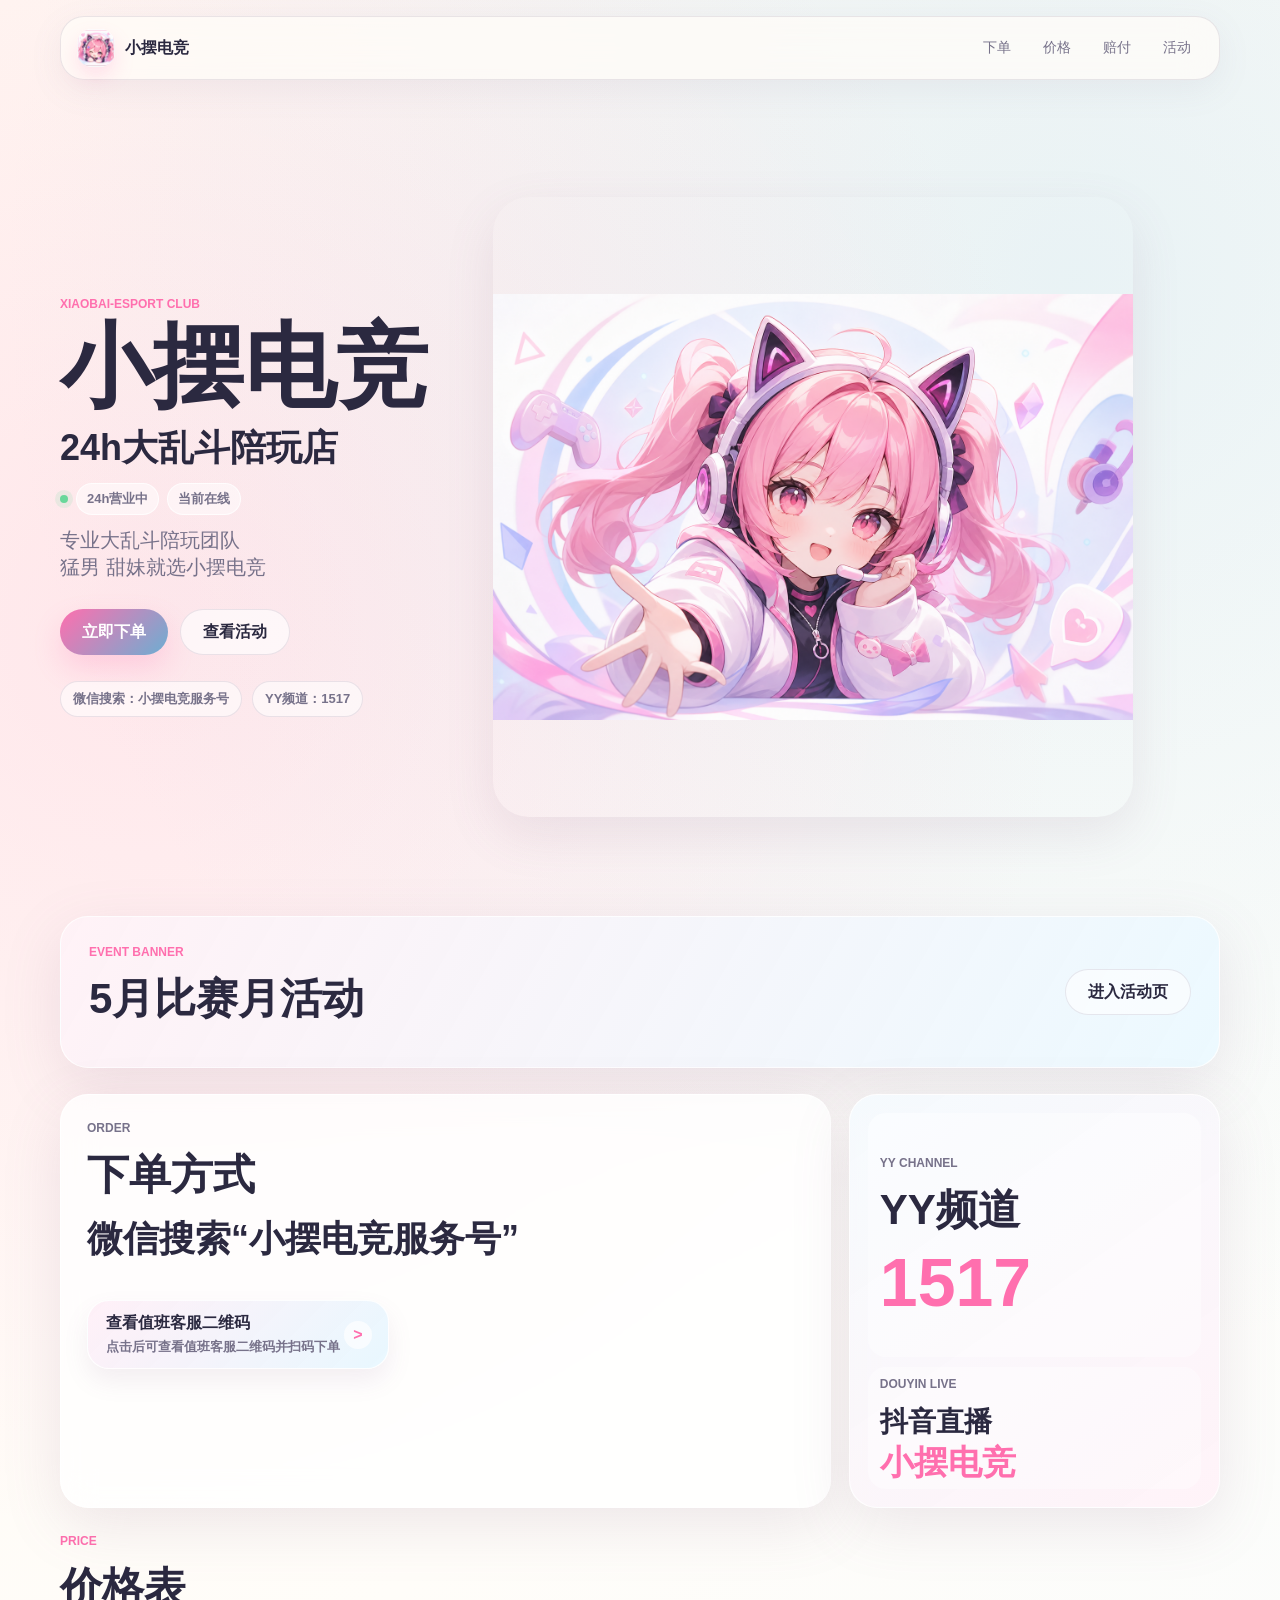
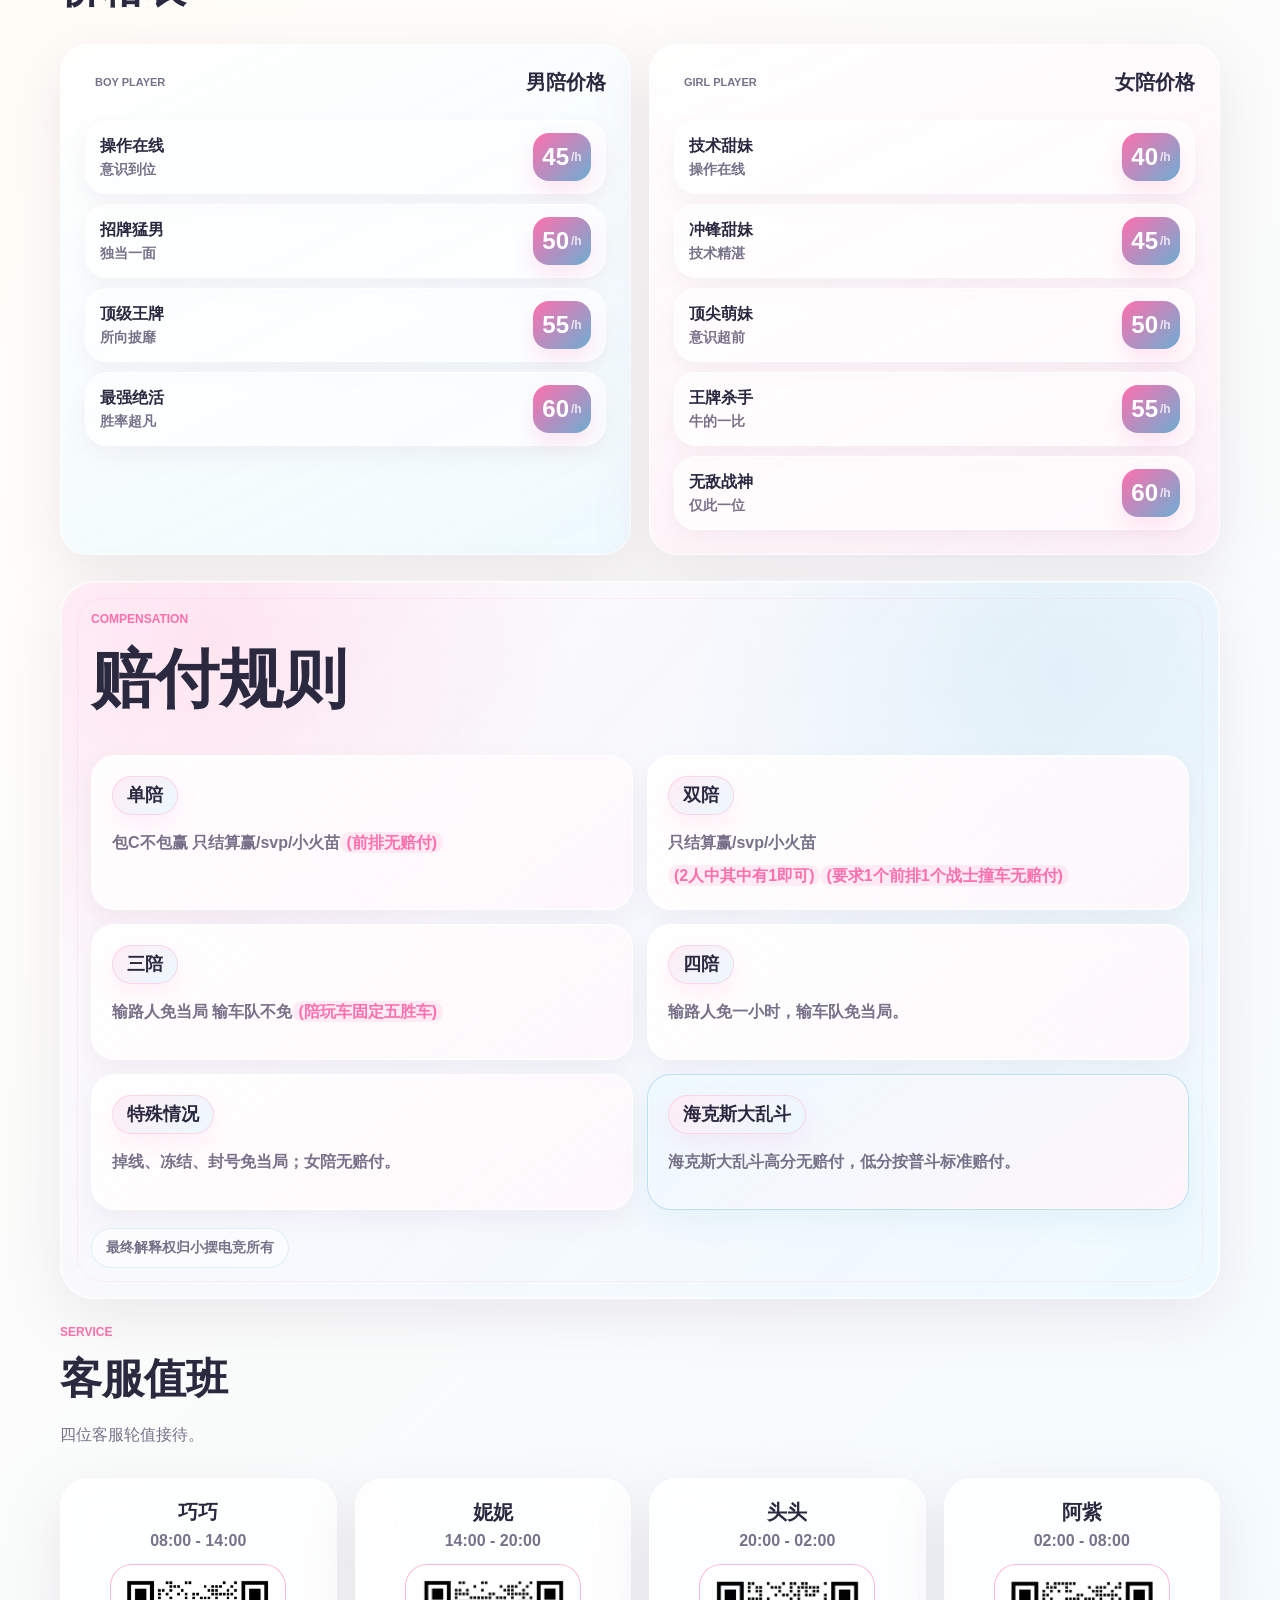
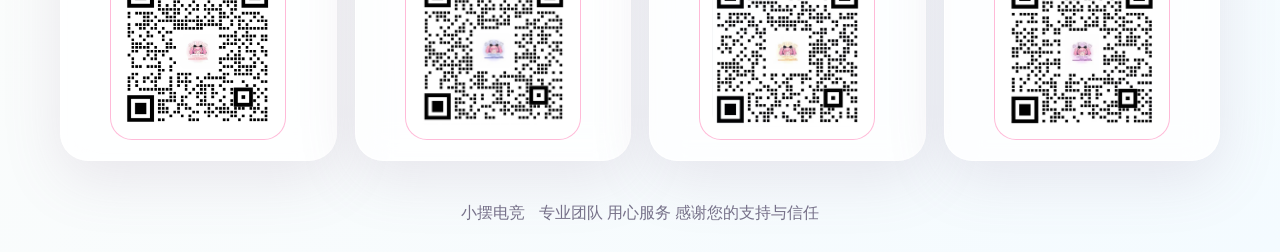
==== index.html @ 5a50aac9 "Add files via upload" ====
<!doctype html>
<html lang="zh-CN">
  <head>
    <meta charset="UTF-8" />
    <meta name="viewport" content="width=device-width, initial-scale=1.0" />
    <title>小摆电竞 | 24h高质量大乱斗陪玩店</title>
    <meta
      name="description"
      content="小摆电竞，24h高质量大乱斗陪玩店。猛男 甜妹就选小摆电竞。"
    />
    <link rel="stylesheet" href="./styles.css" />
  </head>
  <body>
    <header class="site-header">
      <a class="brand" href="#top" aria-label="小摆电竞首页">
        <span class="brand-mark">
          <img src="./xb-avatar-v2.png" alt="小摆电竞头像" />
        </span>
        <span>小摆电竞</span>
      </a>
      <nav class="nav-links" aria-label="主导航">
        <a href="#order">下单</a>
        <a href="#price">价格</a>
        <a href="#rules">赔付</a>
        <a href="./activities.html">活动</a>
      </nav>
    </header>

    <main id="top">
      <section class="hero section-wrap">
        <div class="hero-copy">
          <p class="eyebrow">XIAOBAI-ESPORT CLUB</p>
          <h1>小摆电竞</h1>
          <p class="subtitle">24h大乱斗陪玩店</p>
          <div class="platform-status" aria-label="平台状态">
            <span class="status-dot"></span>
            <span>24h营业中</span>
            <span>当前在线</span>
          </div>
          <p class="hero-line">专业大乱斗陪玩团队<br />猛男 甜妹就选小摆电竞</p>
          <div class="hero-actions">
            <a class="primary-btn" href="#order">立即下单</a>
            <a class="ghost-btn" href="./activities.html">查看活动</a>
          </div>
          <div class="quick-info" aria-label="快速入口">
            <span>微信搜索：小摆电竞服务号</span>
            <span>YY频道：1517</span>
          </div>
        </div>
        <div class="hero-visual" aria-label="小摆电竞官方看板娘">
          <div class="mascot-stage">
            <img src="./xiaobai-mascot-v2.png" alt="小摆电竞官方IP看板娘" />
          </div>
        </div>
      </section>

      <section class="campaign section-wrap" aria-labelledby="campaign-title">
        <div>
          <p class="section-kicker">EVENT BANNER</p>
          <h2 id="campaign-title">5月比赛月活动</h2>
        </div>
        <a class="pill-link" href="./activities.html">进入活动页</a>
      </section>

      <section class="grid-two section-wrap">
        <article class="panel order-panel" id="order">
          <p class="section-kicker">ORDER</p>
          <h2>下单方式</h2>
          <p class="big-text">微信搜索“小摆电竞服务号”</p>
          <a class="service-qr-link" href="#service">
            <span>查看值班客服二维码</span>
            <small>点击后可查看值班客服二维码并扫码下单</small>
          </a>
        </article>

        <article class="panel yy-panel" id="yy">
          <div class="yy-main">
            <p class="section-kicker">YY CHANNEL</p>
            <h2>YY频道</h2>
            <p class="channel-number">1517</p>
          </div>
          <div class="douyin-main">
            <p class="section-kicker">DOUYIN LIVE</p>
            <h2>抖音直播</h2>
            <p class="douyin-name">小摆电竞</p>
          </div>
        </article>
      </section>

      <section class="section-wrap" id="price">
        <div class="section-head">
          <div>
            <p class="section-kicker">PRICE</p>
            <h2>价格表</h2>
          </div>
        </div>
        <div class="price-grid">
          <article class="price-card">
            <div class="price-card-head">
              <span>BOY PLAYER</span>
              <h3>男陪价格</h3>
            </div>
            <div class="tier-list">
              <div class="tier-item">
                <div>
                  <strong>操作在线</strong>
                  <span>意识到位</span>
                </div>
                <b>45<span>/h</span></b>
              </div>
              <div class="tier-item">
                <div>
                  <strong>招牌猛男</strong>
                  <span>独当一面</span>
                </div>
                <b>50<span>/h</span></b>
              </div>
              <div class="tier-item">
                <div>
                  <strong>顶级王牌</strong>
                  <span>所向披靡</span>
                </div>
                <b>55<span>/h</span></b>
              </div>
              <div class="tier-item">
                <div>
                  <strong>最强绝活</strong>
                  <span>胜率超凡</span>
                </div>
                <b>60<span>/h</span></b>
              </div>
            </div>
          </article>

          <article class="price-card accent">
            <div class="price-card-head">
              <span>GIRL PLAYER</span>
              <h3>女陪价格</h3>
            </div>
            <div class="tier-list">
              <div class="tier-item">
                <div>
                  <strong>技术甜妹</strong>
                  <span>操作在线</span>
                </div>
                <b>40<span>/h</span></b>
              </div>
              <div class="tier-item">
                <div>
                  <strong>冲锋甜妹</strong>
                  <span>技术精湛</span>
                </div>
                <b>45<span>/h</span></b>
              </div>
              <div class="tier-item">
                <div>
                  <strong>顶尖萌妹</strong>
                  <span>意识超前</span>
                </div>
                <b>50<span>/h</span></b>
              </div>
              <div class="tier-item">
                <div>
                  <strong>王牌杀手</strong>
                  <span>牛的一比</span>
                </div>
                <b>55<span>/h</span></b>
              </div>
              <div class="tier-item">
                <div>
                  <strong>无敌战神</strong>
                  <span>仅此一位</span>
                </div>
                <b>60<span>/h</span></b>
              </div>
            </div>
          </article>
        </div>
      </section>

      <section class="section-wrap rules" id="rules">
        <div class="rules-poster">
          <div class="rules-poster-head">
            <div>
              <p class="poster-kicker">COMPENSATION</p>
              <h2>赔付规则</h2>
            </div>
          </div>

          <div class="poster-rule-grid">
            <article class="poster-rule-card">
              <div>
                <span class="rule-label">单陪</span>
                <p>包C不包赢 只结算赢/svp/小火苗<mark>(前排无赔付)</mark></p>
              </div>
            </article>

            <article class="poster-rule-card">
              <div>
                <span class="rule-label">双陪</span>
                <p>只结算赢/svp/小火苗</p>
                <p><mark>(2人中其中有1即可)</mark><mark>(要求1个前排1个战士撞车无赔付)</mark></p>
              </div>
            </article>

            <article class="poster-rule-card">
              <div>
                <span class="rule-label">三陪</span>
                <p>输路人免当局 输车队不免<mark>(陪玩车固定五胜车)</mark></p>
              </div>
            </article>

            <article class="poster-rule-card">
              <div>
                <span class="rule-label">四陪</span>
                <p>输路人免一小时，输车队免当局。</p>
              </div>
            </article>

            <article class="poster-rule-card">
              <div>
                <span class="rule-label">特殊情况</span>
                <p>掉线、冻结、封号免当局；女陪无赔付。</p>
              </div>
            </article>

            <article class="poster-rule-card featured-rule">
              <div>
                <span class="rule-label">海克斯大乱斗</span>
                <p>海克斯大乱斗高分无赔付，低分按普斗标准赔付。</p>
              </div>
            </article>
          </div>

          <div class="poster-footer-line">
            <span>最终解释权归小摆电竞所有</span>
          </div>
        </div>
      </section>

      <section class="section-wrap service" id="service">
        <div class="section-head">
          <div>
            <p class="section-kicker">SERVICE</p>
            <h2>客服值班</h2>
          </div>
          <p>四位客服轮值接待。</p>
        </div>
        <div class="service-grid">
          <article class="staff-card">
            <h3>巧巧</h3>
            <p>08:00 - 14:00</p>
            <div class="qr-box has-qr">
              <img src="./qiaoqiao.png.png" alt="巧巧客服二维码" />
            </div>
          </article>
          <article class="staff-card">
            <h3>妮妮</h3>
            <p>14:00 - 20:00</p>
            <div class="qr-box has-qr">
              <img src="./nini.png.png" alt="妮妮客服二维码" />
            </div>
          </article>
          <article class="staff-card">
            <h3>头头</h3>
            <p>20:00 - 02:00</p>
            <div class="qr-box has-qr">
              <img src="./toutou.png.png" alt="头头客服二维码" />
            </div>
          </article>
          <article class="staff-card">
            <h3>阿紫</h3>
            <p>02:00 - 08:00</p>
            <div class="qr-box has-qr">
              <img src="./azi.png.png" alt="阿紫客服二维码" />
            </div>
          </article>
        </div>
      </section>

    </main>

    <footer class="footer">
      <span>小摆电竞</span>
      <span>专业团队 用心服务 感谢您的支持与信任</span>
    </footer>
  </body>
</html>
---- styles.css ----
:root {
  --cream: #fff9f3;
  --cream-2: #fff2ee;
  --pink: #ff9fc5;
  --pink-strong: #ff6fae;
  --blue: #a9d8ef;
  --blue-deep: #6caed2;
  --ink: #2b2940;
  --muted: #77728a;
  --line: rgba(92, 82, 120, 0.13);
  --white: rgba(255, 255, 255, 0.78);
  --shadow: 0 18px 58px rgba(140, 100, 135, 0.145);
  --shadow-hover: 0 21px 64px rgba(140, 100, 135, 0.17);
  --ease: 180ms ease;
}

* {
  box-sizing: border-box;
}

html {
  scroll-behavior: smooth;
}

body {
  margin: 0;
  color: var(--ink);
  font-family: "PingFang SC", "Microsoft YaHei", "Segoe UI", sans-serif;
  background:
    radial-gradient(circle at 12% 18%, rgba(255, 159, 197, 0.22), transparent 30%),
    radial-gradient(circle at 84% 8%, rgba(169, 216, 239, 0.26), transparent 32%),
    linear-gradient(135deg, var(--cream), #fffdf9 42%, #f4fbff);
  min-height: 100vh;
  letter-spacing: 0;
}

a {
  color: inherit;
  text-decoration: none;
}

.site-header {
  position: sticky;
  top: 0;
  z-index: 10;
  display: flex;
  align-items: center;
  justify-content: space-between;
  gap: 24px;
  width: min(1160px, calc(100% - 32px));
  margin: 16px auto 0;
  padding: 12px 16px;
  border: 1px solid var(--line);
  border-radius: 24px;
  background: rgba(255, 252, 249, 0.74);
  box-shadow: 0 10px 34px rgba(122, 115, 145, 0.085);
  backdrop-filter: blur(18px);
}

.brand,
.nav-links,
.hero-actions,
.quick-info,
.section-head,
.campaign,
.footer {
  display: flex;
  align-items: center;
}

.brand {
  gap: 10px;
  font-weight: 800;
}

.brand-mark {
  display: grid;
  width: 38px;
  height: 38px;
  overflow: hidden;
  place-items: center;
  color: #fff;
  font-size: 13px;
  border-radius: 15px;
  background: rgba(255, 255, 255, 0.76);
  box-shadow: 0 10px 20px rgba(255, 111, 174, 0.18);
}

.brand-mark img {
  width: 100%;
  height: 100%;
  object-fit: cover;
}

.nav-links {
  gap: 8px;
  color: var(--muted);
  font-size: 14px;
}

.nav-links a {
  padding: 9px 12px;
  border-radius: 999px;
}

.nav-links a:hover {
  background: rgba(255, 159, 197, 0.13);
  color: var(--ink);
}

.section-wrap {
  width: min(1160px, calc(100% - 32px));
  margin: 26px auto;
}

.hero {
  display: grid;
  grid-template-columns: minmax(0, 0.82fr) minmax(420px, 640px);
  align-items: center;
  min-height: calc(100vh - 116px);
  gap: 36px;
  padding: 48px 0 30px;
}

.eyebrow,
.section-kicker {
  margin: 0 0 12px;
  color: var(--pink-strong);
  font-size: 12px;
  font-weight: 900;
}

h1,
h2,
h3,
p {
  margin-top: 0;
}

h1 {
  margin-bottom: 14px;
  font-size: clamp(48px, 8vw, 92px);
  line-height: 0.95;
  font-weight: 900;
}

h2 {
  margin-bottom: 12px;
  font-size: clamp(26px, 4vw, 42px);
  font-weight: 800;
}

h3 {
  margin-bottom: 10px;
  font-size: 20px;
  font-weight: 700;
}

.subtitle {
  margin-bottom: 10px;
  font-size: clamp(22px, 3vw, 36px);
  font-weight: 800;
}

.platform-status {
  display: flex;
  align-items: center;
  flex-wrap: wrap;
  gap: 8px;
  margin-bottom: 12px;
  color: var(--muted);
  font-size: 13px;
  font-weight: 700;
}

.platform-status span:not(.status-dot) {
  padding: 6px 10px;
  border: 1px solid rgba(255, 255, 255, 0.78);
  border-radius: 999px;
  background: rgba(255, 255, 255, 0.5);
}

.status-dot {
  width: 8px;
  height: 8px;
  border-radius: 50%;
  background: #69d79a;
  box-shadow: 0 0 0 5px rgba(105, 215, 154, 0.14);
}

.hero-line {
  color: var(--muted);
  font-size: 20px;
}

.hero-actions {
  gap: 12px;
  flex-wrap: wrap;
  margin-top: 28px;
}

.primary-btn,
.ghost-btn,
.pill-link {
  display: inline-flex;
  align-items: center;
  justify-content: center;
  min-height: 46px;
  padding: 0 22px;
  border-radius: 999px;
  font-weight: 800;
}

.primary-btn {
  color: white;
  background: linear-gradient(135deg, var(--pink-strong), var(--blue-deep));
  box-shadow: 0 13px 28px rgba(255, 111, 174, 0.22);
}

.ghost-btn,
.pill-link {
  border: 1px solid var(--line);
  background: rgba(255, 255, 255, 0.64);
}

.primary-btn,
.ghost-btn,
.pill-link,
.nav-links a {
  transition: transform var(--ease), box-shadow var(--ease), background var(--ease), color var(--ease);
}

.primary-btn:hover,
.ghost-btn:hover,
.pill-link:hover,
.nav-links a:hover {
  transform: translateY(-2px);
}

.quick-info {
  gap: 10px;
  flex-wrap: wrap;
  margin-top: 26px;
}

.quick-info span,
.soft-tag,
.activity-badge,
.activity-meta {
  padding: 8px 12px;
  border: 1px solid var(--line);
  border-radius: 999px;
  background: rgba(255, 255, 255, 0.58);
  color: var(--muted);
  font-size: 13px;
  font-weight: 700;
}

.hero-visual {
  position: relative;
}

.mascot-stage {
  position: relative;
  overflow: hidden;
  min-height: 620px;
  border-radius: 36px;
  background: transparent;
  box-shadow: 0 18px 50px rgba(140, 100, 135, 0.12);
  animation: mascot-float 7s ease-in-out infinite;
  will-change: transform;
}

.mascot-stage::before {
  content: none;
}

.mascot-stage img {
  position: absolute;
  inset: 0;
  width: 100%;
  height: 100%;
  max-width: 100%;
  object-fit: contain;
  object-position: center;
  filter: none;
  border-radius: inherit;
}

@keyframes mascot-float {
  0%,
  100% {
    transform: translateY(0);
  }

  50% {
    transform: translateY(-4px);
  }
}

.campaign,
.panel,
.price-card,
.rule-card,
.staff-card,
.qrcode-zone,
.activity-hero,
.activity-card {
  border: 1px solid rgba(255, 255, 255, 0.8);
  border-radius: 28px;
  background: var(--white);
  box-shadow: var(--shadow);
  backdrop-filter: blur(16px);
  transition: transform var(--ease), box-shadow var(--ease), border-color var(--ease);
}

.campaign:hover,
.panel:hover,
.price-card:hover,
.staff-card:hover,
.activity-card:hover,
.activity-banner-card:hover {
  border-color: rgba(255, 255, 255, 0.94);
  box-shadow: var(--shadow-hover);
  transform: translateY(-2px);
}

.campaign {
  justify-content: space-between;
  gap: 18px;
  padding: 28px;
  background:
    linear-gradient(120deg, rgba(255, 241, 246, 0.92), rgba(232, 248, 255, 0.82)),
    var(--white);
}

.campaign p:last-child,
.panel p,
.rule-card p,
.staff-card p,
.activity-card p,
.qrcode-zone p,
.activity-hero p {
  color: var(--muted);
}

.grid-two {
  display: grid;
  grid-template-columns: 1.35fr 0.65fr;
  gap: 18px;
}

.panel {
  padding: 26px;
}

.big-text {
  font-size: clamp(24px, 4vw, 36px);
  font-weight: 800;
  color: var(--ink) !important;
}

.steps {
  display: grid;
  gap: 10px;
  margin-top: 22px;
}

.steps span {
  display: flex;
  align-items: center;
  gap: 10px;
  padding: 14px 16px;
  border-radius: 18px;
  background: rgba(255, 245, 249, 0.86);
  font-weight: 700;
}

.service-ui-icon {
  position: relative;
  display: inline-grid;
  flex: 0 0 auto;
  width: 30px;
  height: 30px;
  place-items: center;
  border-radius: 12px;
  background: linear-gradient(135deg, var(--pink-strong), var(--blue-deep));
  box-shadow: 0 9px 18px rgba(255, 111, 174, 0.15);
}

.service-ui-icon::before {
  content: "";
  width: 14px;
  height: 10px;
  border: 2px solid #fff;
  border-bottom: 0;
  border-radius: 10px 10px 0 0;
}

.service-ui-icon::after {
  content: "";
  position: absolute;
  right: 7px;
  bottom: 7px;
  width: 8px;
  height: 2px;
  border-radius: 999px;
  background: #fff;
}

.service-qr-link {
  position: relative;
  display: flex;
  flex-direction: column;
  gap: 4px;
  width: fit-content;
  min-height: 64px;
  margin-top: 16px;
  padding: 12px 48px 12px 18px;
  border: 1px solid rgba(255, 255, 255, 0.86);
  border-radius: 22px;
  background:
    linear-gradient(135deg, rgba(255, 239, 247, 0.94), rgba(230, 247, 255, 0.9)),
    rgba(255, 255, 255, 0.72);
  color: var(--ink);
  box-shadow: 0 12px 25px rgba(140, 100, 135, 0.1);
  transition: transform 180ms ease, box-shadow 180ms ease, border-color 180ms ease;
}

.service-qr-link::after {
  content: ">";
  position: absolute;
  right: 16px;
  top: 50%;
  display: grid;
  width: 28px;
  height: 28px;
  place-items: center;
  border-radius: 50%;
  background: rgba(255, 255, 255, 0.7);
  color: var(--pink-strong);
  font-weight: 900;
  transform: translateY(-50%);
}

.service-qr-link span {
  font-weight: 900;
}

.service-qr-link small {
  color: var(--muted);
  font-size: 13px;
  font-weight: 700;
}

.service-qr-link:hover {
  border-color: rgba(255, 159, 197, 0.5);
  box-shadow: 0 15px 31px rgba(140, 100, 135, 0.14);
  transform: translateY(-2px);
}

.service-qr-link:active {
  transform: translateY(0) scale(0.99);
}

.yy-panel {
  display: grid;
  grid-template-rows: 2fr 1fr;
  align-self: start;
  gap: 10px;
  min-height: 0;
  padding: 18px;
  background: linear-gradient(145deg, rgba(245, 251, 255, 0.88), rgba(255, 241, 247, 0.86));
}

.yy-main,
.douyin-main {
  display: flex;
  flex-direction: column;
  justify-content: center;
  min-height: 0;
  padding: 10px 12px;
  border-radius: 18px;
  background: rgba(255, 255, 255, 0.38);
}

.channel-number {
  margin-bottom: 0;
  color: var(--pink-strong) !important;
  font-size: clamp(48px, 6vw, 68px);
  line-height: 0.95;
  font-weight: 900;
}

.douyin-main h2 {
  margin-bottom: 4px;
  font-size: clamp(20px, 3vw, 28px);
}

.douyin-name {
  margin-bottom: 0;
  color: var(--pink-strong) !important;
  font-size: clamp(24px, 3.5vw, 34px);
  line-height: 1;
  font-weight: 900;
}

.section-head {
  justify-content: space-between;
  gap: 16px;
  margin-bottom: 16px;
}

.section-head > p {
  color: var(--muted);
}

.service .section-head {
  align-items: flex-start;
  flex-direction: column;
  gap: 6px;
}

.price-grid,
.rule-grid,
.service-grid,
.activity-grid {
  display: grid;
  gap: 18px;
}

.price-grid {
  grid-template-columns: repeat(2, minmax(0, 1fr));
}

.price-card {
  padding: 24px;
  background: linear-gradient(155deg, rgba(255, 255, 255, 0.84), rgba(234, 249, 255, 0.74));
}

.price-card.accent {
  background: linear-gradient(155deg, rgba(255, 255, 255, 0.84), rgba(255, 237, 246, 0.76));
}

.price-card-head {
  display: flex;
  align-items: flex-start;
  justify-content: space-between;
  gap: 16px;
  margin-bottom: 14px;
}

.price-card-head span {
  padding: 7px 10px;
  border-radius: 999px;
  background: rgba(255, 255, 255, 0.66);
  color: var(--muted);
  font-size: 11px;
  font-weight: 900;
}

.tier-list {
  display: grid;
  gap: 10px;
}

.tier-item {
  display: flex;
  align-items: center;
  justify-content: space-between;
  gap: 16px;
  min-height: 68px;
  padding: 12px 14px;
  border: 1px solid rgba(255, 255, 255, 0.86);
  border-radius: 22px;
  background: rgba(255, 255, 255, 0.62);
  box-shadow: 0 10px 22px rgba(140, 100, 135, 0.075);
}

.tier-item strong,
.tier-item span {
  display: block;
}

.tier-item strong {
  margin-bottom: 4px;
  font-size: 16px;
  font-weight: 800;
}

.tier-item span {
  color: var(--muted);
  font-size: 14px;
  font-weight: 700;
}

.tier-item b {
  display: flex;
  align-items: baseline;
  justify-content: center;
  gap: 2px;
  flex: 0 0 auto;
  width: 58px;
  height: 48px;
  place-items: center;
  border-radius: 16px;
  color: white;
  font-size: 24px;
  background: linear-gradient(135deg, var(--pink-strong), var(--blue-deep));
  box-shadow: 0 10px 20px rgba(255, 111, 174, 0.17);
}

.tier-item b span {
  display: inline;
  color: rgba(255, 255, 255, 0.78);
  font-size: 12px;
  font-weight: 700;
}

.price-list {
  display: flex;
  flex-wrap: wrap;
  gap: 12px;
}

.price-list span {
  display: grid;
  width: 72px;
  height: 72px;
  place-items: center;
  border-radius: 24px;
  background: white;
  color: var(--pink-strong);
  font-size: 28px;
  font-weight: 900;
  box-shadow: 0 12px 28px rgba(140, 100, 135, 0.12);
}

.rule-grid {
  grid-template-columns: repeat(2, minmax(0, 1fr));
}

.rules-poster {
  position: relative;
  overflow: hidden;
  padding: 30px;
  border: 1px solid rgba(255, 255, 255, 0.88);
  border-radius: 34px;
  background:
    radial-gradient(circle at 12% 8%, rgba(255, 159, 197, 0.22), transparent 30%),
    radial-gradient(circle at 86% 12%, rgba(169, 216, 239, 0.25), transparent 32%),
    linear-gradient(135deg, rgba(255, 248, 251, 0.95), rgba(236, 249, 255, 0.9)),
    rgba(255, 255, 255, 0.86);
  box-shadow:
    0 18px 58px rgba(140, 100, 135, 0.13),
    inset 0 0 0 1px rgba(255, 255, 255, 0.5);
}

.rules-poster::before {
  content: "";
  position: absolute;
  inset: 16px;
  pointer-events: none;
  border: 1px solid rgba(255, 159, 197, 0.16);
  border-radius: 26px;
}

.rules-poster::after {
  content: "";
  position: absolute;
  inset: 0;
  pointer-events: none;
  background:
    linear-gradient(90deg, rgba(255, 111, 174, 0.04) 1px, transparent 1px),
    linear-gradient(rgba(108, 174, 210, 0.04) 1px, transparent 1px);
  background-size: 36px 36px;
  mask-image: linear-gradient(to bottom, rgba(0, 0, 0, 0.38), transparent 72%);
}

.rules-poster-head,
.poster-rule-grid,
.poster-footer-line {
  position: relative;
  z-index: 1;
}

.rules-poster-head {
  display: flex;
  align-items: flex-start;
  justify-content: space-between;
  gap: 18px;
  margin-bottom: 24px;
}

.poster-kicker {
  margin: 0 0 10px;
  color: var(--pink-strong);
  font-size: 12px;
  font-weight: 900;
}

.rules-poster-head h2 {
  margin-bottom: 8px;
  color: var(--ink);
  font-size: clamp(34px, 5vw, 64px);
  text-shadow: none;
}

.rules-poster-head p:last-child {
  margin-bottom: 0;
  color: var(--muted);
  font-weight: 700;
}

.poster-chip,
.rule-label {
  display: inline-flex;
  align-items: center;
  width: fit-content;
  border: 1px solid rgba(255, 159, 197, 0.34);
  border-radius: 999px;
  background: rgba(255, 255, 255, 0.62);
  color: var(--pink-strong);
  font-size: 12px;
  font-weight: 900;
}

.poster-chip {
  padding: 9px 12px;
  box-shadow: 0 10px 22px rgba(255, 111, 174, 0.1);
}

.poster-rule-grid {
  display: grid;
  grid-template-columns: repeat(2, minmax(0, 1fr));
  gap: 14px;
}

.poster-rule-card {
  display: block;
  min-height: 136px;
  padding: 20px;
  border: 1px solid rgba(255, 255, 255, 0.86);
  border-radius: 24px;
  background:
    linear-gradient(145deg, rgba(255, 255, 255, 0.84), rgba(255, 245, 250, 0.7)),
    rgba(255, 255, 255, 0.66);
  box-shadow:
    0 11px 26px rgba(140, 100, 135, 0.08),
    inset 0 0 0 1px rgba(255, 255, 255, 0.35);
  transition: transform var(--ease), box-shadow var(--ease), border-color var(--ease);
}

.poster-rule-card.featured-rule {
  border-color: rgba(169, 216, 239, 0.76);
  background:
    linear-gradient(145deg, rgba(235, 249, 255, 0.88), rgba(255, 242, 248, 0.76)),
    rgba(255, 255, 255, 0.72);
  box-shadow:
    0 11px 28px rgba(108, 174, 210, 0.1),
    inset 0 0 0 1px rgba(255, 255, 255, 0.46);
}

.poster-rule-card:hover {
  border-color: rgba(255, 255, 255, 0.94);
  box-shadow:
    0 14px 31px rgba(140, 100, 135, 0.11),
    inset 0 0 0 1px rgba(255, 255, 255, 0.42);
  transform: translateY(-2px);
}

.rule-icon {
  display: grid;
  width: 54px;
  height: 54px;
  place-items: center;
  border: 1px solid rgba(255, 255, 255, 0.74);
  border-radius: 18px;
  background: linear-gradient(135deg, var(--pink-strong), var(--blue-deep));
  color: white;
  font-weight: 900;
  box-shadow: 0 12px 24px rgba(255, 111, 174, 0.18);
}

.rule-label {
  padding: 8px 14px;
  margin-bottom: 14px;
  font-size: 18px;
  line-height: 1.15;
  color: var(--ink);
  background: linear-gradient(135deg, rgba(255, 235, 244, 0.92), rgba(232, 248, 255, 0.86));
  box-shadow: 0 10px 24px rgba(255, 111, 174, 0.1);
}

.poster-rule-card p {
  margin-bottom: 6px;
  color: var(--muted);
  font-weight: 700;
  line-height: 1.7;
}

.poster-rule-card p:last-child {
  margin-bottom: 0;
}

.poster-rule-card mark {
  padding: 2px 6px;
  border-radius: 999px;
  background: rgba(255, 159, 197, 0.18);
  color: var(--pink-strong);
  font-weight: 900;
}

.poster-footer-line {
  display: flex;
  flex-wrap: wrap;
  gap: 10px;
  margin-top: 18px;
}

.poster-footer-line span {
  padding: 10px 14px;
  border: 1px solid rgba(169, 216, 239, 0.34);
  border-radius: 999px;
  background: rgba(255, 255, 255, 0.56);
  color: var(--muted);
  font-size: 14px;
  font-weight: 900;
}

.rules-panel {
  display: grid;
  gap: 0;
  overflow: hidden;
  border: 1px solid rgba(255, 255, 255, 0.8);
  border-radius: 28px;
  background: rgba(255, 255, 255, 0.78);
  box-shadow: var(--shadow);
  backdrop-filter: blur(16px);
}

.rule-line {
  display: grid;
  grid-template-columns: 180px 1fr;
  gap: 18px;
  padding: 22px 24px;
  border-bottom: 1px solid var(--line);
}

.rule-line:last-child {
  border-bottom: 0;
}

.rule-line h3 {
  margin-bottom: 0;
}

.rule-line p {
  margin-bottom: 6px;
  color: var(--muted);
}

.rule-line p:last-child {
  margin-bottom: 0;
}

.rule-card {
  padding: 24px;
}

.rule-card.wide {
  grid-column: 1 / -1;
}

.service-grid {
  grid-template-columns: repeat(4, minmax(0, 1fr));
}

.staff-card {
  padding: 20px;
  text-align: center;
  overflow: hidden;
}

.staff-card h3 {
  margin-bottom: 6px;
}

.staff-card p {
  margin-bottom: 14px;
  font-weight: 700;
}

.qr-box,
.large-qr {
  display: grid;
  place-items: center;
  border: 1px dashed rgba(255, 111, 174, 0.48);
  background: rgba(255, 255, 255, 0.64);
  color: var(--muted);
  font-weight: 800;
}

.qr-box {
  width: min(100%, 176px);
  aspect-ratio: 1;
  margin: 0 auto;
  border-radius: 22px;
}

.qr-box.has-qr {
  overflow: hidden;
  border-style: solid;
  padding: 12px;
}

.qr-box img {
  width: 100%;
  height: 100%;
  object-fit: contain;
  border-radius: 14px;
  display: block;
}

.qrcode-zone {
  display: grid;
  grid-template-columns: 1fr 220px;
  align-items: center;
  gap: 22px;
  padding: 28px;
}

.large-qr {
  aspect-ratio: 1;
  border-radius: 28px;
}

.activity-hero {
  display: flex;
  align-items: end;
  justify-content: space-between;
  gap: 20px;
  min-height: 190px;
  padding: 28px 34px;
  background:
    linear-gradient(135deg, rgba(255, 242, 247, 0.92), rgba(229, 247, 255, 0.86)),
    var(--white);
}

.activity-hero h1 {
  font-size: clamp(38px, 6vw, 64px);
}

.activity-grid {
  grid-template-columns: 1.2fr repeat(2, minmax(0, 0.9fr));
}

.empty-activity-grid {
  grid-template-columns: repeat(3, minmax(0, 1fr));
}

.activity-card {
  min-height: 260px;
  padding: 28px;
}

.empty-activity-card {
  display: grid;
  place-items: center;
  min-height: 280px;
  border-style: dashed;
  background: rgba(255, 255, 255, 0.52);
}

.activity-placeholder {
  color: var(--muted);
  font-weight: 900;
}

.activity-showcase {
  display: grid;
  justify-items: center;
}

.activity-banner-card {
  display: block;
  width: min(100%, 760px);
  padding: 14px;
  border: 1px solid rgba(255, 255, 255, 0.9);
  border-radius: 34px;
  background:
    linear-gradient(145deg, rgba(255, 245, 249, 0.9), rgba(235, 249, 255, 0.86)),
    rgba(255, 255, 255, 0.78);
  box-shadow: var(--shadow);
  backdrop-filter: blur(16px);
  transition: transform var(--ease), box-shadow var(--ease), border-color var(--ease);
}

.activity-banner-card img {
  display: block;
  width: 100%;
  height: auto;
  border-radius: 24px;
}

.image-lightbox {
  position: fixed;
  inset: 0;
  z-index: 30;
  display: none;
  place-items: center;
  padding: 18px;
}

.image-lightbox:target {
  display: grid;
}

.lightbox-backdrop {
  position: absolute;
  inset: 0;
  background: rgba(43, 41, 64, 0.42);
  backdrop-filter: blur(10px);
}

.lightbox-panel {
  position: relative;
  z-index: 1;
  max-width: min(92vw, 920px);
  max-height: 92vh;
  padding: 14px;
  border: 1px solid rgba(255, 255, 255, 0.9);
  border-radius: 32px;
  background:
    linear-gradient(145deg, rgba(255, 247, 250, 0.96), rgba(239, 250, 255, 0.94)),
    white;
  box-shadow: 0 28px 90px rgba(43, 41, 64, 0.28);
}

.lightbox-panel img {
  display: block;
  max-width: 100%;
  max-height: calc(92vh - 76px);
  width: auto;
  height: auto;
  object-fit: contain;
  border-radius: 22px;
}

.lightbox-close {
  display: inline-flex;
  align-items: center;
  justify-content: center;
  min-height: 38px;
  margin-bottom: 10px;
  padding: 0 16px;
  border-radius: 999px;
  background: rgba(255, 255, 255, 0.72);
  color: var(--ink);
  font-size: 14px;
  font-weight: 800;
}

.activity-card.featured {
  color: white;
  background:
    linear-gradient(140deg, rgba(255, 111, 174, 0.86), rgba(108, 174, 210, 0.88)),
    #f7b7d0;
}

.activity-card.featured p,
.activity-card.featured span {
  color: rgba(255, 255, 255, 0.86);
}

.activity-card span {
  display: inline-block;
  margin-top: 28px;
  color: var(--muted);
  font-weight: 800;
}

.footer {
  justify-content: center;
  gap: 14px;
  width: min(1160px, calc(100% - 32px));
  margin: 42px auto 28px;
  color: var(--muted);
}

.footer a {
  color: var(--pink-strong);
  font-weight: 800;
}

@media (max-width: 860px) {
  .site-header {
    align-items: flex-start;
    border-radius: 22px;
    flex-direction: column;
  }

  .nav-links {
    width: 100%;
    justify-content: space-between;
  }

  .hero,
  .grid-two,
  .price-grid,
  .rule-grid,
  .qrcode-zone,
  .activity-grid {
    grid-template-columns: 1fr;
  }

  .hero {
    min-height: auto;
    padding-top: 22px;
    gap: 22px;
  }

  .hero-visual {
    order: -1;
  }

  .mascot-stage {
    min-height: 420px;
    border-radius: 30px;
  }

  .mascot-stage img {
    object-position: center;
  }

  .campaign,
  .section-head,
  .activity-hero {
    align-items: flex-start;
    flex-direction: column;
  }

  .service-grid {
    grid-template-columns: repeat(2, minmax(0, 1fr));
    gap: 14px;
  }

  .rule-line {
    grid-template-columns: 1fr;
    gap: 8px;
  }

  .rules-poster {
    padding: 24px;
    border-radius: 28px;
  }

  .rules-poster-head {
    flex-direction: column;
  }

  .poster-rule-grid {
    grid-template-columns: 1fr;
  }

  .qrcode-zone {
    padding: 24px;
  }
}

@media (max-width: 520px) {
  .section-wrap,
  .site-header,
  .footer {
    width: min(100% - 24px, 1160px);
  }

  .nav-links a {
    padding: 8px 9px;
    font-size: 13px;
  }

  .hero-copy {
    text-align: left;
  }

  .mascot-stage {
    min-height: 320px;
    border-radius: 24px;
  }

  .mascot-stage img {
    object-position: center;
  }

  .service-grid {
    grid-template-columns: 1fr;
    gap: 12px;
  }

  .panel,
  .campaign,
  .price-card,
  .rule-card,
  .staff-card,
  .activity-card,
  .activity-hero {
    border-radius: 24px;
    padding: 22px;
  }

  .section-wrap {
    margin: 20px auto;
  }

  .price-card {
    padding: 18px;
  }

  .tier-list {
    gap: 8px;
  }

  .tier-item {
    min-height: 60px;
    padding: 10px 12px;
    border-radius: 18px;
  }

  .tier-item b {
    width: 54px;
    height: 44px;
    font-size: 22px;
    border-radius: 15px;
  }

  .qr-box {
    width: min(100%, 150px);
  }

  .staff-card {
    padding: 18px;
  }

  .activity-hero {
    min-height: 150px;
  }

  .rules-poster {
    padding: 20px;
    border-radius: 24px;
  }

  .poster-rule-card {
    grid-template-columns: 1fr;
    min-height: auto;
    padding: 16px;
    border-radius: 20px;
  }

  .rules-poster-head h2 {
    font-size: 38px;
  }

  .price-list span {
    width: 64px;
    height: 64px;
    border-radius: 20px;
  }

  .activity-banner-card {
    padding: 9px;
    border-radius: 26px;
  }

  .activity-banner-card img {
    border-radius: 19px;
  }

  .lightbox-panel {
    padding: 10px;
    border-radius: 24px;
  }

  .lightbox-panel img {
    border-radius: 18px;
  }
}
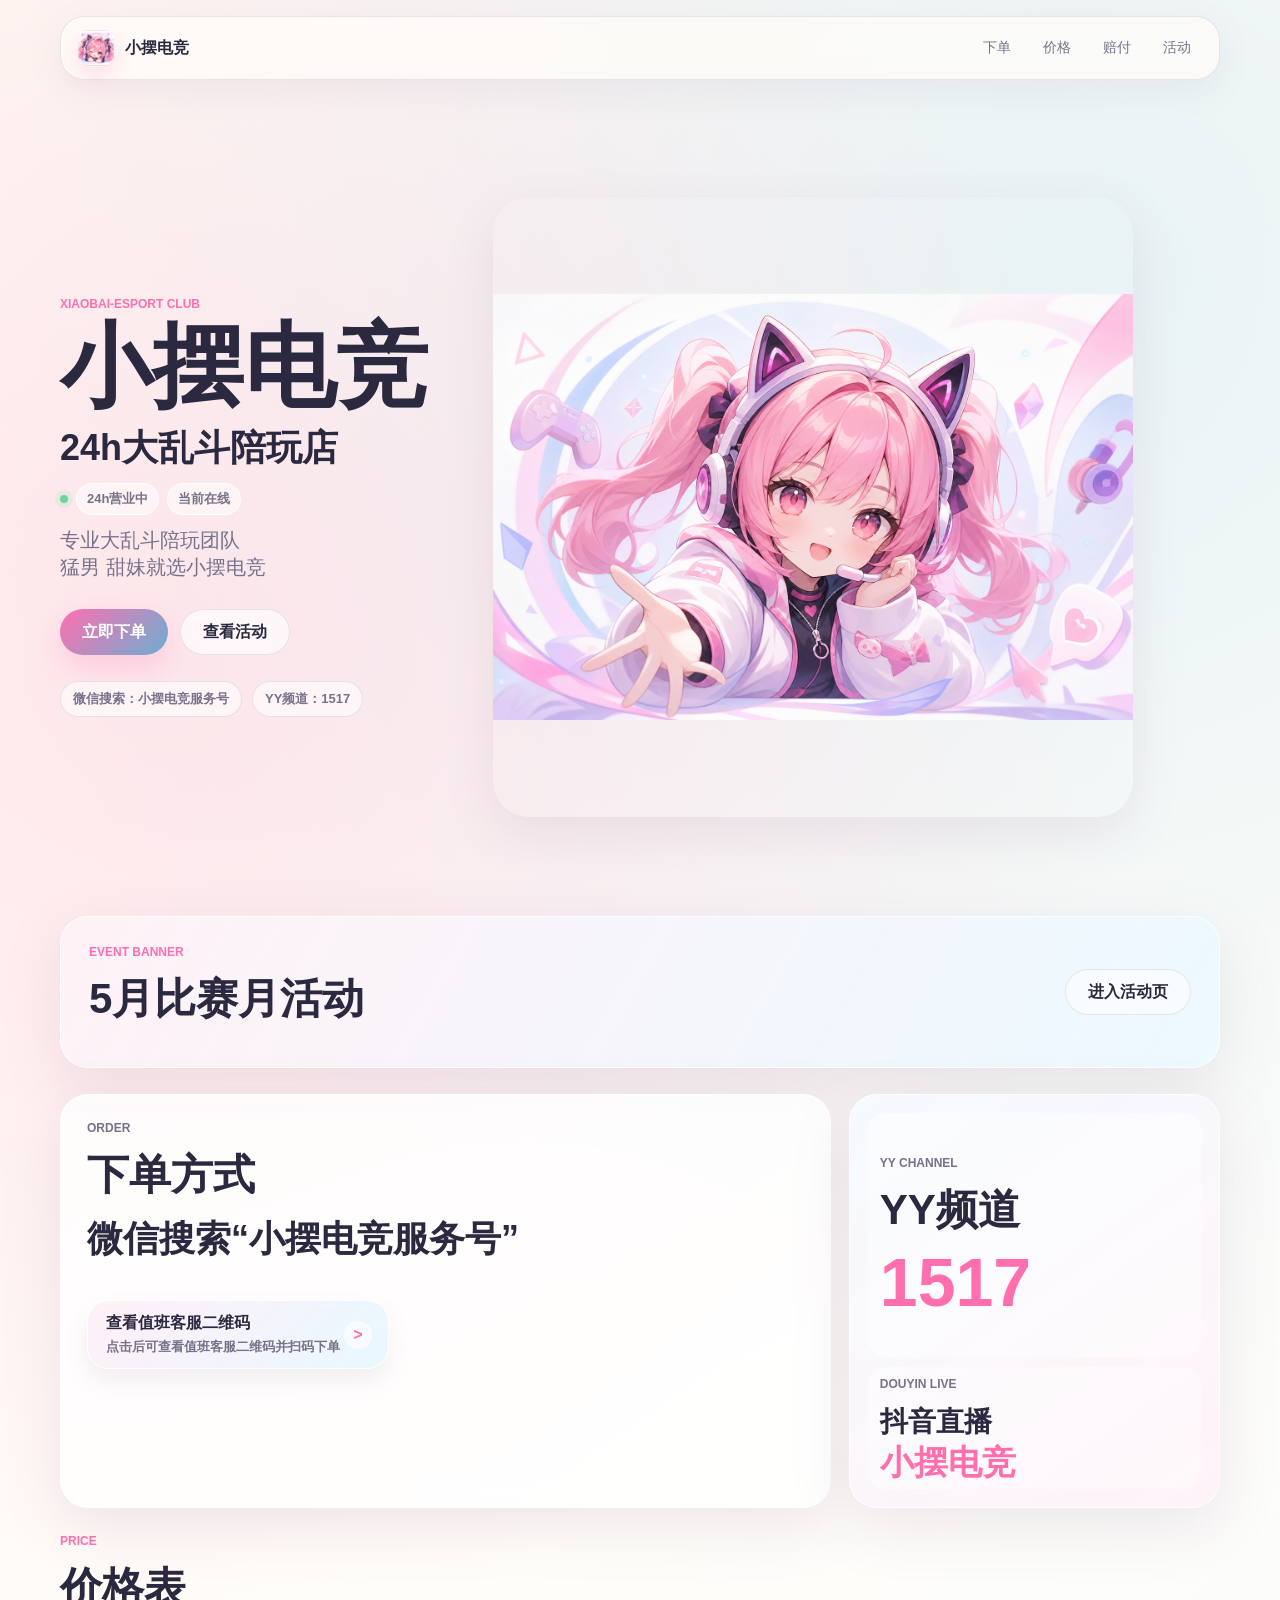
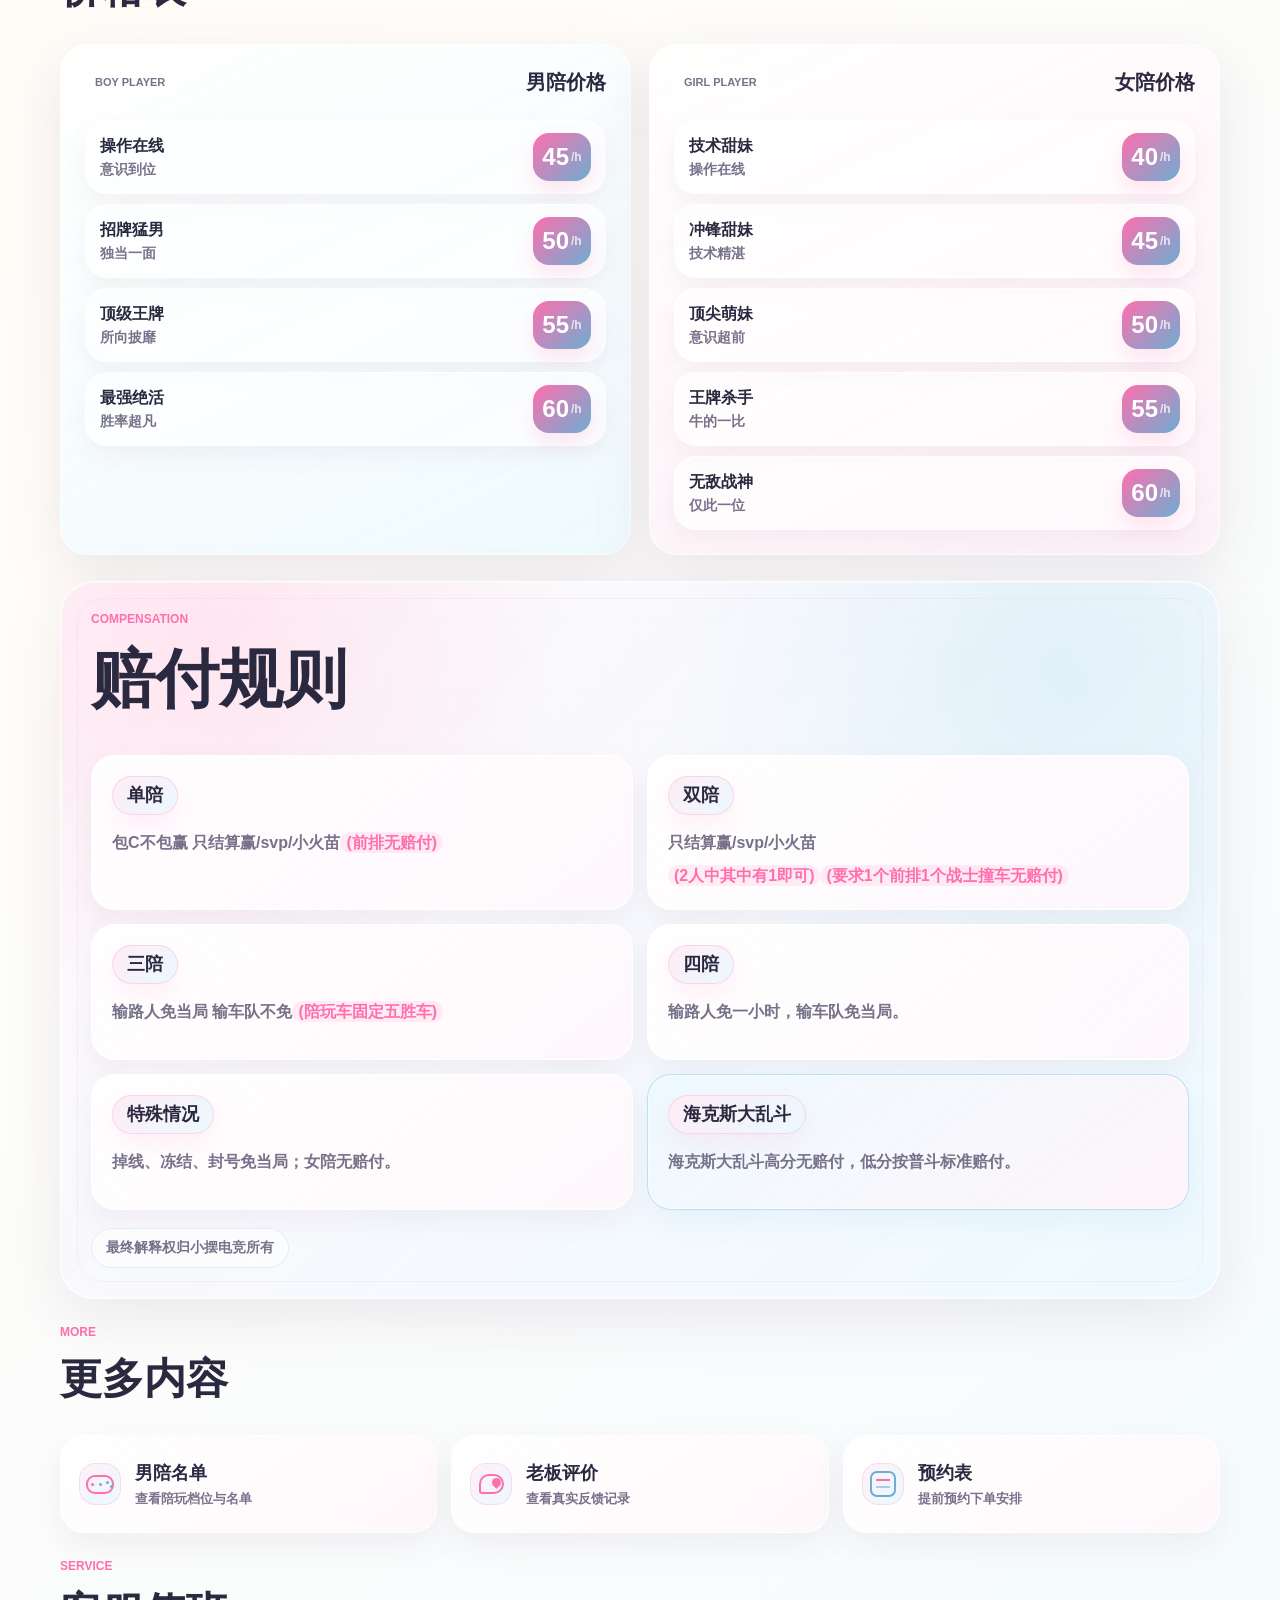
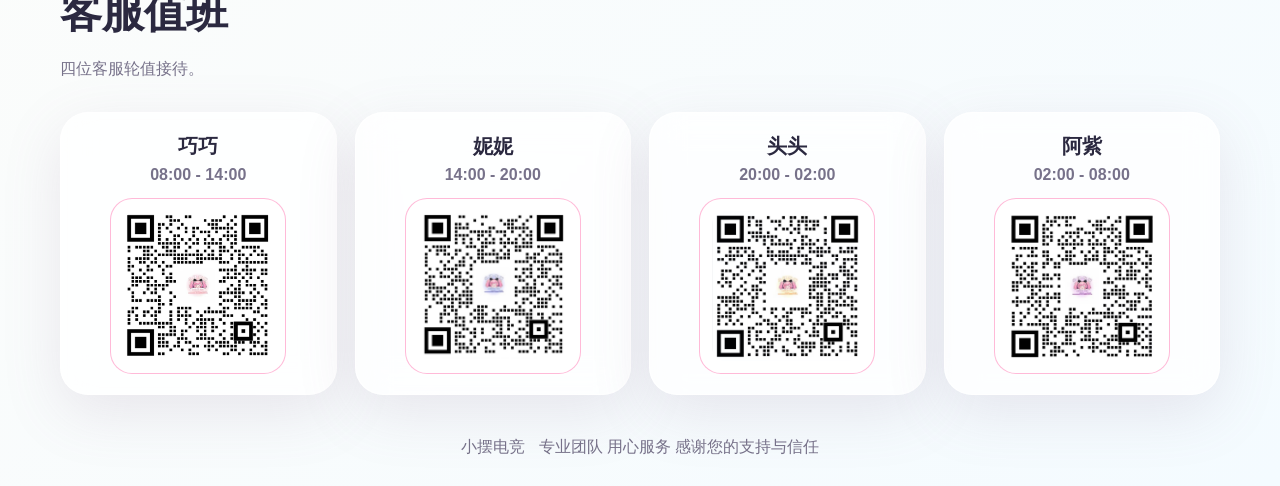
==== commit a0892de6: "Add files via upload" ====
--- a/index.html
+++ b/index.html
@@ -3,11 +3,15 @@
   <head>
     <meta charset="UTF-8" />
     <meta name="viewport" content="width=device-width, initial-scale=1.0" />
-    <title>小摆电竞 | 24h高质量大乱斗陪玩店</title>
-    <meta
-      name="description"
-      content="小摆电竞，24h高质量大乱斗陪玩店。猛男 甜妹就选小摆电竞。"
-    />
+    <title>小摆电竞</title>
+    <meta name="description" content="24H营业中｜ 专业大乱斗陪玩店" />
+    <meta property="og:title" content="小摆电竞" />
+    <meta property="og:description" content="24H营业中｜ 专业大乱斗陪玩店" />
+    <meta property="og:image" content="https://xiaobai-esports.vercel.app/xb-avatar-v2.png" />
+    <meta property="og:url" content="https://xiaobai-esports.vercel.app" />
+    <meta property="og:type" content="website" />
+    <link rel="icon" type="image/png" href="./xb-avatar-v2.png" />
+    <link rel="apple-touch-icon" href="./xb-avatar-v2.png" />
     <link rel="stylesheet" href="./styles.css" />
   </head>
   <body>
@@ -238,6 +242,53 @@
         </div>
       </section>
 
+      <section class="section-wrap more-section" id="more">
+        <div class="section-head">
+          <div>
+            <p class="section-kicker">MORE</p>
+            <h2>更多内容</h2>
+          </div>
+        </div>
+        <div class="more-grid">
+          <a
+            class="more-card"
+            href="https://www.wolai.com/xiaobailuandou/UTCLTHufPeQrcpr7U5qp8"
+            target="_blank"
+            rel="noopener noreferrer"
+          >
+            <span class="more-icon game-icon" aria-hidden="true"></span>
+            <span>
+              <strong>男陪名单</strong>
+              <small>查看陪玩档位与名单</small>
+            </span>
+          </a>
+          <a
+            class="more-card"
+            href="https://www.wolai.com/xiaobailuandou/tohmY1RwBBR4gvUimB2pco"
+            target="_blank"
+            rel="noopener noreferrer"
+          >
+            <span class="more-icon heart-icon" aria-hidden="true"></span>
+            <span>
+              <strong>老板评价</strong>
+              <small>查看真实反馈记录</small>
+            </span>
+          </a>
+          <a
+            class="more-card"
+            href="https://www.wolai.com/xiaobailuandou/fC9TNRzEs5YH4L75hD9Hk9"
+            target="_blank"
+            rel="noopener noreferrer"
+          >
+            <span class="more-icon calendar-icon" aria-hidden="true"></span>
+            <span>
+              <strong>预约表</strong>
+              <small>提前预约下单安排</small>
+            </span>
+          </a>
+        </div>
+      </section>
+
       <section class="section-wrap service" id="service">
         <div class="section-head">
           <div>
--- a/styles.css
+++ b/styles.css
@@ -828,6 +828,117 @@
   font-weight: 900;
 }
 
+.more-grid {
+  display: grid;
+  grid-template-columns: repeat(3, minmax(0, 1fr));
+  gap: 14px;
+}
+
+.more-card {
+  display: flex;
+  align-items: center;
+  gap: 14px;
+  min-height: 98px;
+  padding: 18px;
+  border: 1px solid rgba(255, 255, 255, 0.84);
+  border-radius: 24px;
+  background:
+    linear-gradient(145deg, rgba(255, 255, 255, 0.78), rgba(255, 244, 249, 0.68)),
+    rgba(255, 255, 255, 0.62);
+  box-shadow: 0 12px 30px rgba(140, 100, 135, 0.09);
+  backdrop-filter: blur(14px);
+  transition: transform var(--ease), box-shadow var(--ease), border-color var(--ease);
+}
+
+.more-card:hover {
+  border-color: rgba(255, 255, 255, 0.94);
+  box-shadow: 0 16px 36px rgba(140, 100, 135, 0.13);
+  transform: translateY(-2px);
+}
+
+.more-card strong,
+.more-card small {
+  display: block;
+}
+
+.more-card strong {
+  margin-bottom: 5px;
+  font-size: 18px;
+  font-weight: 800;
+}
+
+.more-card small {
+  color: var(--muted);
+  font-size: 13px;
+  font-weight: 700;
+}
+
+.more-icon {
+  position: relative;
+  display: grid;
+  flex: 0 0 auto;
+  width: 42px;
+  height: 42px;
+  place-items: center;
+  border: 1px solid rgba(255, 159, 197, 0.28);
+  border-radius: 16px;
+  background: linear-gradient(135deg, rgba(255, 239, 247, 0.92), rgba(232, 248, 255, 0.86));
+}
+
+.game-icon::before {
+  content: "";
+  width: 24px;
+  height: 15px;
+  border: 2px solid var(--pink-strong);
+  border-radius: 9px;
+}
+
+.game-icon::after {
+  content: "";
+  position: absolute;
+  width: 3px;
+  height: 3px;
+  border-radius: 50%;
+  background: var(--blue-deep);
+  box-shadow: -8px 0 0 var(--pink-strong), 7px -2px 0 var(--blue-deep), 11px 2px 0 var(--blue-deep);
+}
+
+.heart-icon::before {
+  content: "";
+  width: 21px;
+  height: 16px;
+  border: 2px solid var(--pink-strong);
+  border-radius: 10px 10px 10px 3px;
+}
+
+.heart-icon::after {
+  content: "";
+  position: absolute;
+  width: 9px;
+  height: 9px;
+  border-radius: 50% 50% 0 50%;
+  background: var(--pink-strong);
+  transform: translate(5px, -2px) rotate(45deg);
+}
+
+.calendar-icon::before {
+  content: "";
+  width: 22px;
+  height: 22px;
+  border: 2px solid var(--blue-deep);
+  border-radius: 7px;
+}
+
+.calendar-icon::after {
+  content: "";
+  position: absolute;
+  width: 14px;
+  height: 2px;
+  background: var(--pink-strong);
+  box-shadow: 0 7px 0 rgba(108, 174, 210, 0.55);
+  transform: translateY(-4px);
+}
+
 .rules-panel {
   display: grid;
   gap: 0;
@@ -1163,6 +1274,10 @@
     grid-template-columns: 1fr;
   }
 
+  .more-grid {
+    grid-template-columns: 1fr;
+  }
+
   .qrcode-zone {
     padding: 24px;
   }
@@ -1242,6 +1357,18 @@
     padding: 18px;
   }
 
+  .more-card {
+    min-height: 86px;
+    padding: 15px;
+    border-radius: 20px;
+  }
+
+  .more-icon {
+    width: 38px;
+    height: 38px;
+    border-radius: 14px;
+  }
+
   .activity-hero {
     min-height: 150px;
   }
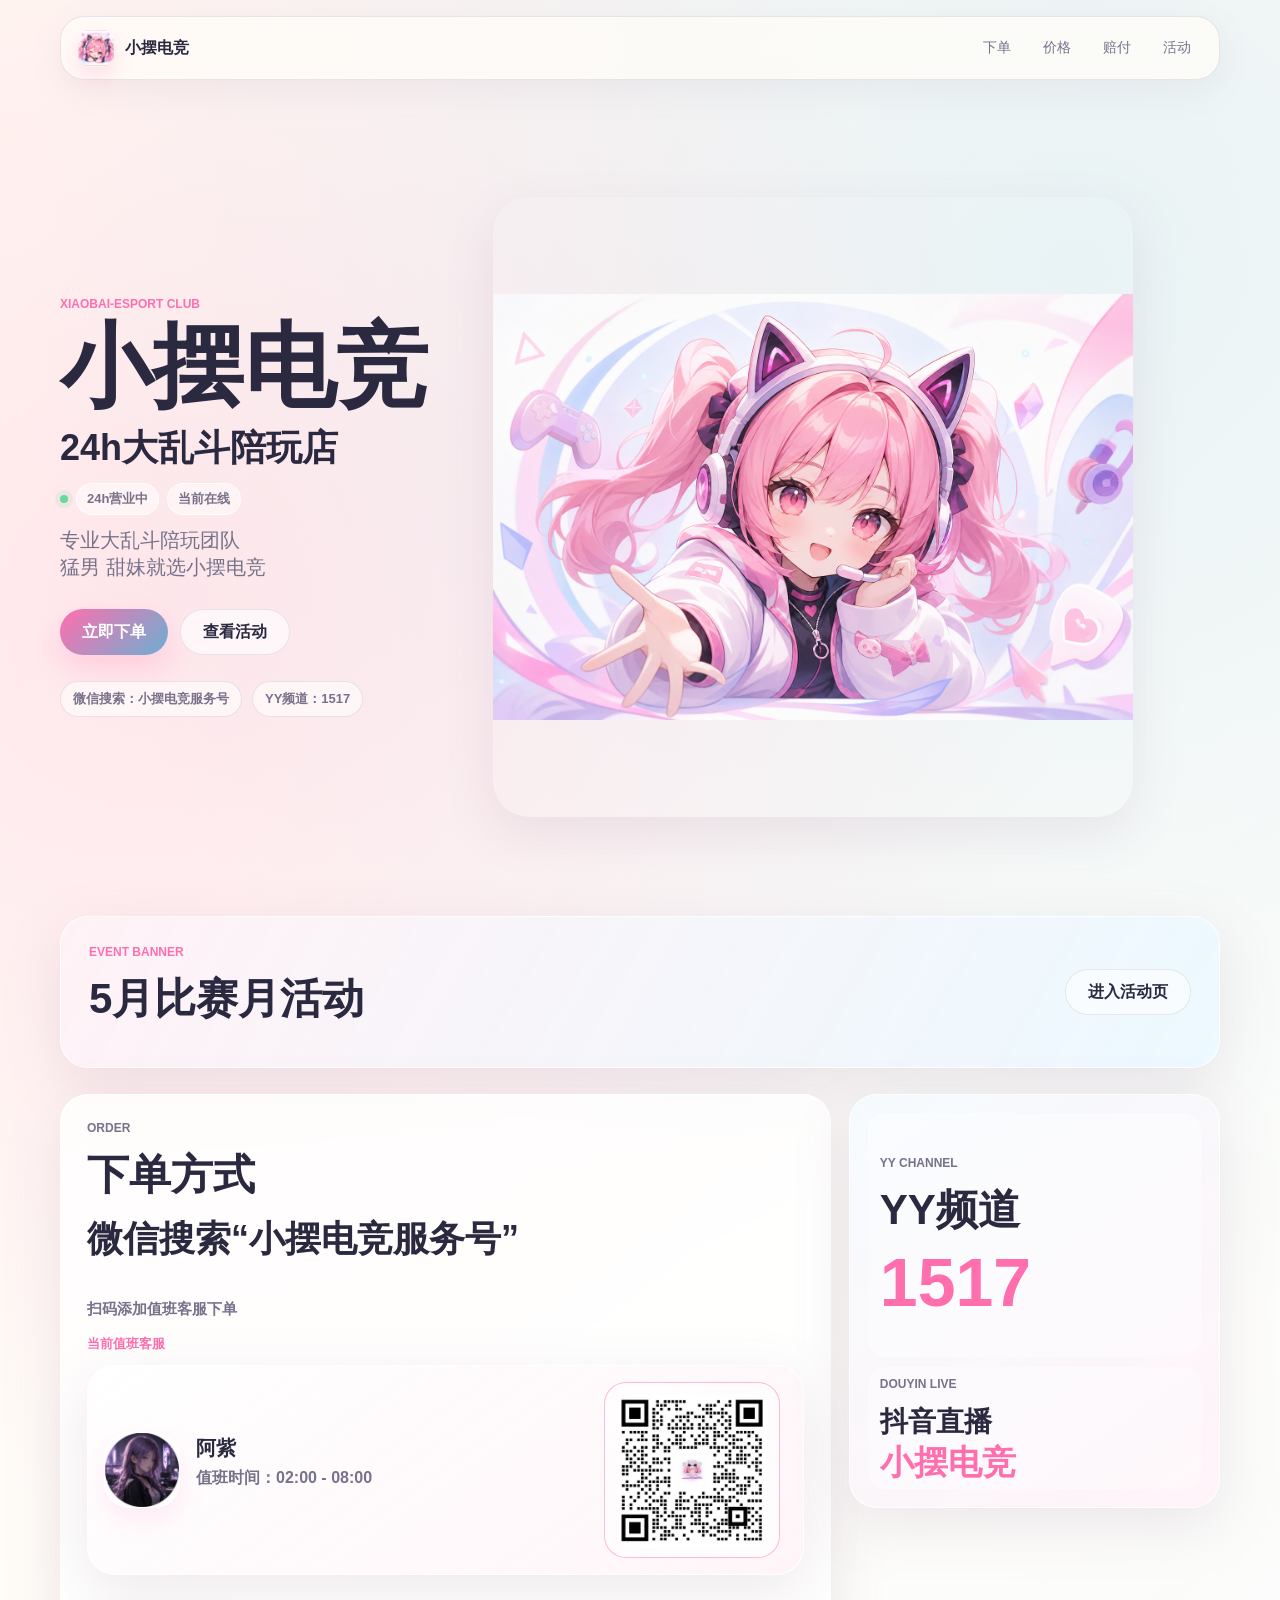
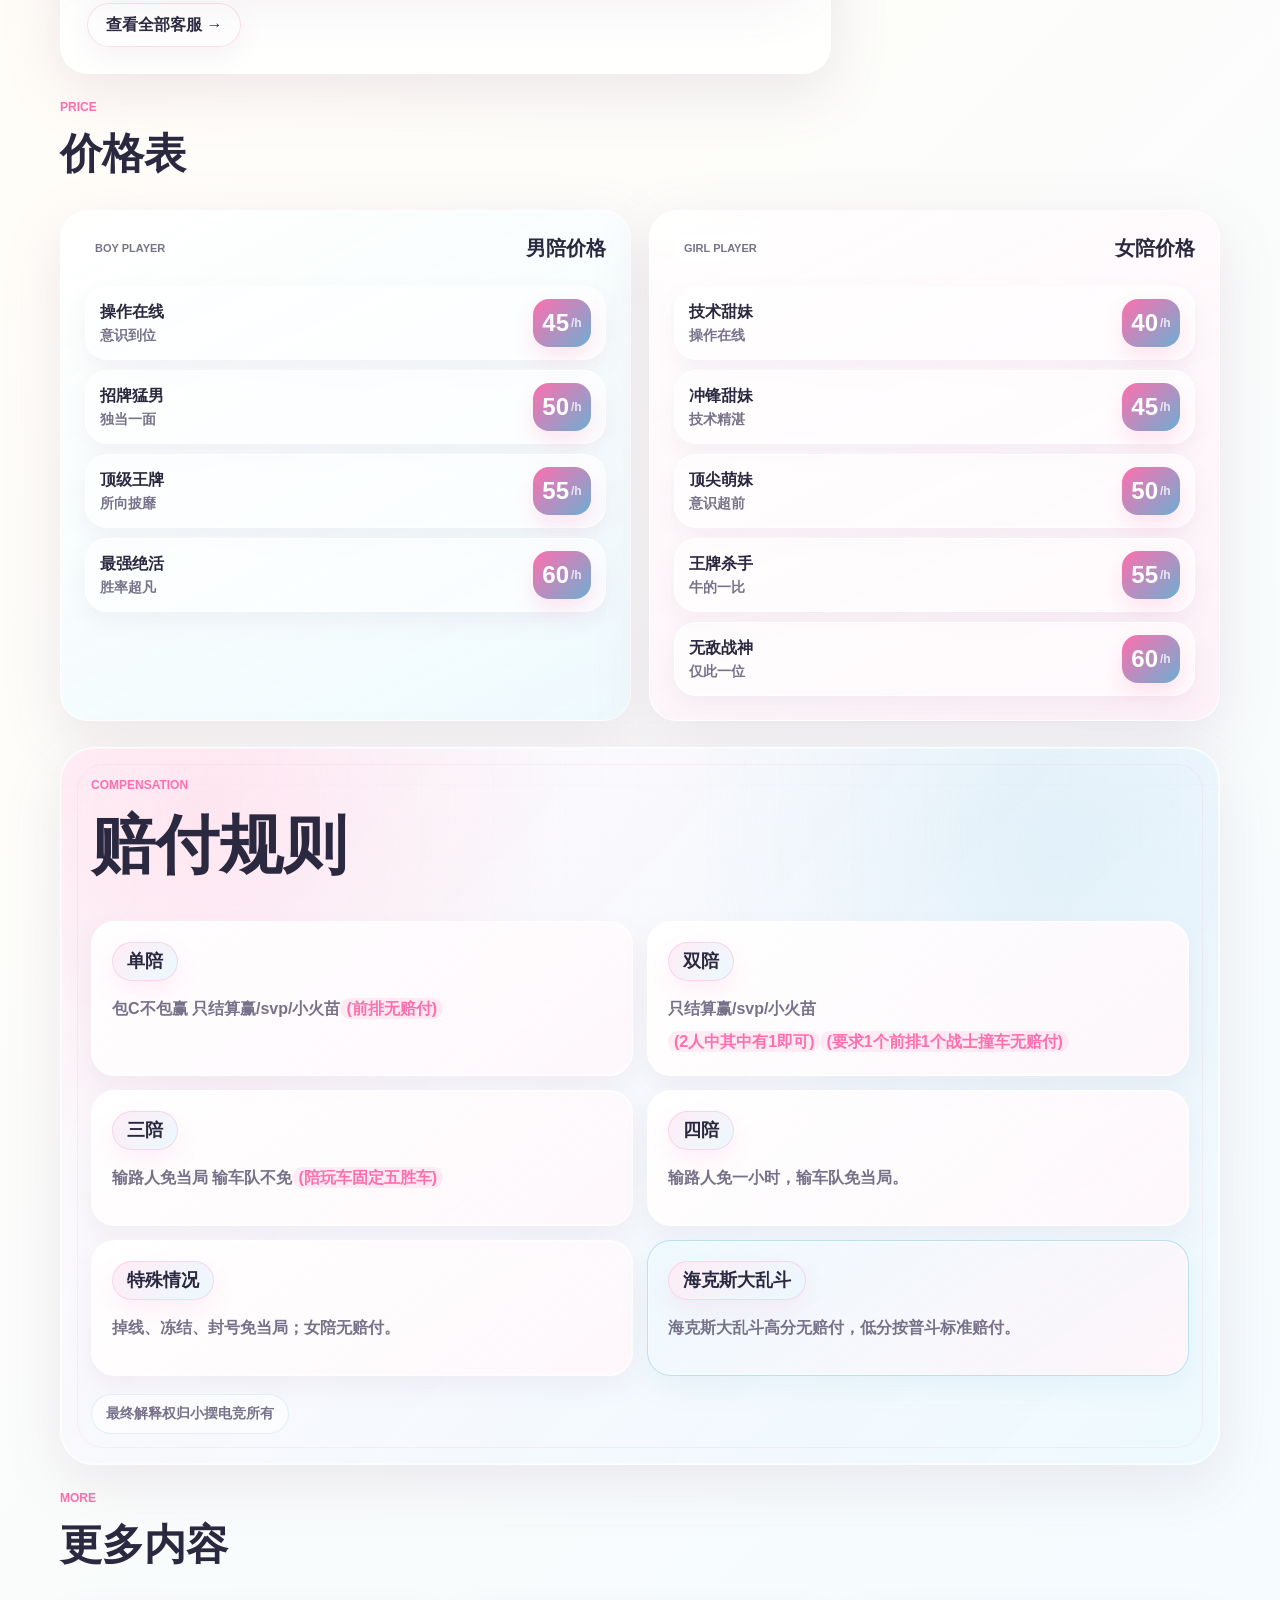
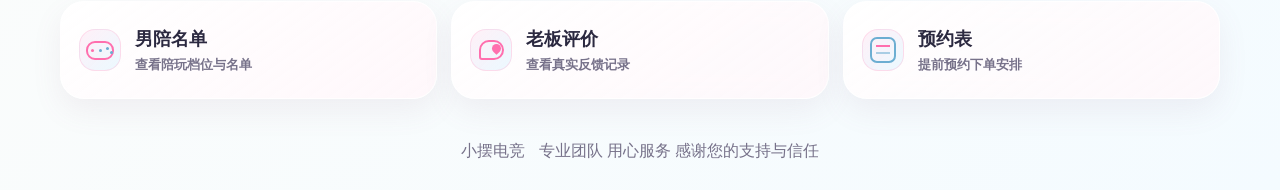
==== commit 47dd3f67: "Add files via upload" ====
--- a/index.html
+++ b/index.html
@@ -71,10 +71,62 @@
           <p class="section-kicker">ORDER</p>
           <h2>下单方式</h2>
           <p class="big-text">微信搜索“小摆电竞服务号”</p>
-          <a class="service-qr-link" href="#service">
-            <span>查看值班客服二维码</span>
-            <small>点击后可查看值班客服二维码并扫码下单</small>
-          </a>
+          <p class="order-hint">扫码添加值班客服下单</p>
+
+          <div class="order-staff-block">
+            <p class="order-staff-title">当前值班客服</p>
+            <article class="current-staff-card" id="current-staff">
+              <div class="staff-profile">
+                <img class="staff-avatar" src="./qiaoqiao-avatar.png.png" alt="巧巧头像" />
+                <div>
+                  <h3>巧巧</h3>
+                  <p>值班时间：08:00 - 14:00</p>
+                </div>
+              </div>
+              <div class="qr-box has-qr">
+                <img src="./qiaoqiao.png.png" alt="巧巧客服二维码" />
+              </div>
+            </article>
+
+            <button class="staff-toggle" type="button" id="staff-toggle" aria-expanded="false">
+              查看全部客服 →
+            </button>
+
+            <div class="service-grid all-staff-grid" id="all-staff" hidden>
+              <article class="staff-card">
+                <img class="staff-avatar" src="./qiaoqiao-avatar.png.png" alt="巧巧头像" />
+                <h3>巧巧</h3>
+                <p>08:00 - 14:00</p>
+                <div class="qr-box has-qr">
+                  <img src="./qiaoqiao.png.png" alt="巧巧客服二维码" />
+                </div>
+              </article>
+              <article class="staff-card">
+                <img class="staff-avatar" src="./nini-avatar.png.png" alt="妮妮头像" />
+                <h3>妮妮</h3>
+                <p>14:00 - 20:00</p>
+                <div class="qr-box has-qr">
+                  <img src="./nini.png.png" alt="妮妮客服二维码" />
+                </div>
+              </article>
+              <article class="staff-card">
+                <img class="staff-avatar" src="./toutou-avatar.png" alt="头头头像" />
+                <h3>头头</h3>
+                <p>20:00 - 02:00</p>
+                <div class="qr-box has-qr">
+                  <img src="./toutou.png.png" alt="头头客服二维码" />
+                </div>
+              </article>
+              <article class="staff-card">
+                <img class="staff-avatar" src="./azi-avatar.png.png" alt="阿紫头像" />
+                <h3>阿紫</h3>
+                <p>02:00 - 08:00</p>
+                <div class="qr-box has-qr">
+                  <img src="./azi.png.png" alt="阿紫客服二维码" />
+                </div>
+              </article>
+            </div>
+          </div>
         </article>
 
         <article class="panel yy-panel" id="yy">
@@ -289,51 +341,85 @@
         </div>
       </section>
 
-      <section class="section-wrap service" id="service">
-        <div class="section-head">
-          <div>
-            <p class="section-kicker">SERVICE</p>
-            <h2>客服值班</h2>
-          </div>
-          <p>四位客服轮值接待。</p>
-        </div>
-        <div class="service-grid">
-          <article class="staff-card">
-            <h3>巧巧</h3>
-            <p>08:00 - 14:00</p>
-            <div class="qr-box has-qr">
-              <img src="./qiaoqiao.png.png" alt="巧巧客服二维码" />
-            </div>
-          </article>
-          <article class="staff-card">
-            <h3>妮妮</h3>
-            <p>14:00 - 20:00</p>
-            <div class="qr-box has-qr">
-              <img src="./nini.png.png" alt="妮妮客服二维码" />
-            </div>
-          </article>
-          <article class="staff-card">
-            <h3>头头</h3>
-            <p>20:00 - 02:00</p>
-            <div class="qr-box has-qr">
-              <img src="./toutou.png.png" alt="头头客服二维码" />
-            </div>
-          </article>
-          <article class="staff-card">
-            <h3>阿紫</h3>
-            <p>02:00 - 08:00</p>
-            <div class="qr-box has-qr">
-              <img src="./azi.png.png" alt="阿紫客服二维码" />
-            </div>
-          </article>
-        </div>
-      </section>
-
     </main>
 
     <footer class="footer">
       <span>小摆电竞</span>
       <span>专业团队 用心服务 感谢您的支持与信任</span>
     </footer>
+    <script>
+      const staffList = [
+        {
+          name: "巧巧",
+          time: "08:00 - 14:00",
+          start: 8,
+          end: 14,
+          avatar: "./qiaoqiao-avatar.png.png",
+          qr: "./qiaoqiao.png.png"
+        },
+        {
+          name: "妮妮",
+          time: "14:00 - 20:00",
+          start: 14,
+          end: 20,
+          avatar: "./nini-avatar.png.png",
+          qr: "./nini.png.png"
+        },
+        {
+          name: "头头",
+          time: "20:00 - 02:00",
+          start: 20,
+          end: 2,
+          avatar: "./toutou-avatar.png",
+          qr: "./toutou.png.png"
+        },
+        {
+          name: "阿紫",
+          time: "02:00 - 08:00",
+          start: 2,
+          end: 8,
+          avatar: "./azi-avatar.png.png",
+          qr: "./azi.png.png"
+        }
+      ];
+
+      const isOnDuty = (staff, hour) =>
+        staff.start < staff.end
+          ? hour >= staff.start && hour < staff.end
+          : hour >= staff.start || hour < staff.end;
+
+      const renderCurrentStaff = () => {
+        const currentHour = new Date().getHours();
+        const staff = staffList.find((item) => isOnDuty(item, currentHour)) || staffList[0];
+        const card = document.querySelector("#current-staff");
+        if (!card) return;
+
+        card.innerHTML = `
+          <div class="staff-profile">
+            <img class="staff-avatar" src="${staff.avatar}" alt="${staff.name}头像" />
+              <div>
+                <h3>${staff.name}</h3>
+              <p>值班时间：${staff.time}</p>
+            </div>
+          </div>
+          <div class="qr-box has-qr">
+            <img src="${staff.qr}" alt="${staff.name}客服二维码" />
+          </div>
+        `;
+      };
+
+      renderCurrentStaff();
+
+      const toggle = document.querySelector("#staff-toggle");
+      const allStaff = document.querySelector("#all-staff");
+      if (toggle && allStaff) {
+        toggle.addEventListener("click", () => {
+          const expanded = toggle.getAttribute("aria-expanded") === "true";
+          toggle.setAttribute("aria-expanded", String(!expanded));
+          allStaff.hidden = expanded;
+          toggle.textContent = expanded ? "查看全部客服 →" : "收起全部客服 ↑";
+        });
+      }
+    </script>
   </body>
 </html>
--- a/styles.css
+++ b/styles.css
@@ -408,61 +408,6 @@
   background: #fff;
 }
 
-.service-qr-link {
-  position: relative;
-  display: flex;
-  flex-direction: column;
-  gap: 4px;
-  width: fit-content;
-  min-height: 64px;
-  margin-top: 16px;
-  padding: 12px 48px 12px 18px;
-  border: 1px solid rgba(255, 255, 255, 0.86);
-  border-radius: 22px;
-  background:
-    linear-gradient(135deg, rgba(255, 239, 247, 0.94), rgba(230, 247, 255, 0.9)),
-    rgba(255, 255, 255, 0.72);
-  color: var(--ink);
-  box-shadow: 0 12px 25px rgba(140, 100, 135, 0.1);
-  transition: transform 180ms ease, box-shadow 180ms ease, border-color 180ms ease;
-}
-
-.service-qr-link::after {
-  content: ">";
-  position: absolute;
-  right: 16px;
-  top: 50%;
-  display: grid;
-  width: 28px;
-  height: 28px;
-  place-items: center;
-  border-radius: 50%;
-  background: rgba(255, 255, 255, 0.7);
-  color: var(--pink-strong);
-  font-weight: 900;
-  transform: translateY(-50%);
-}
-
-.service-qr-link span {
-  font-weight: 900;
-}
-
-.service-qr-link small {
-  color: var(--muted);
-  font-size: 13px;
-  font-weight: 700;
-}
-
-.service-qr-link:hover {
-  border-color: rgba(255, 159, 197, 0.5);
-  box-shadow: 0 15px 31px rgba(140, 100, 135, 0.14);
-  transform: translateY(-2px);
-}
-
-.service-qr-link:active {
-  transform: translateY(0) scale(0.99);
-}
-
 .yy-panel {
   display: grid;
   grid-template-rows: 2fr 1fr;
@@ -519,6 +464,26 @@
   align-items: flex-start;
   flex-direction: column;
   gap: 6px;
+}
+
+.order-hint {
+  margin: 8px 0 16px;
+  color: var(--muted);
+  font-size: 15px;
+  font-weight: 700;
+}
+
+.order-staff-block {
+  display: grid;
+  gap: 12px;
+  margin-top: 10px;
+}
+
+.order-staff-title {
+  margin-bottom: 0;
+  color: var(--pink-strong) !important;
+  font-size: 13px;
+  font-weight: 900;
 }
 
 .price-grid,
@@ -987,6 +952,85 @@
   grid-template-columns: repeat(4, minmax(0, 1fr));
 }
 
+.current-staff-card {
+  display: grid;
+  grid-template-columns: minmax(0, 1fr) minmax(150px, 190px);
+  align-items: center;
+  gap: 20px;
+  padding: 16px;
+  border: 1px solid rgba(255, 255, 255, 0.86);
+  border-radius: 28px;
+  background:
+    linear-gradient(145deg, rgba(255, 255, 255, 0.82), rgba(255, 241, 247, 0.72)),
+    rgba(255, 255, 255, 0.68);
+  box-shadow: var(--shadow);
+  backdrop-filter: blur(16px);
+}
+
+.staff-profile {
+  display: flex;
+  align-items: center;
+  gap: 16px;
+}
+
+.staff-avatar {
+  display: block;
+  width: 76px;
+  height: 76px;
+  flex: 0 0 auto;
+  border: 1px solid rgba(255, 255, 255, 0.86);
+  border-radius: 26px;
+  object-fit: cover;
+  box-shadow: 0 12px 26px rgba(255, 111, 174, 0.13);
+}
+
+.staff-card .staff-avatar {
+  margin: 0 auto 12px;
+}
+
+.current-staff-card h3,
+.staff-card h3 {
+  margin-bottom: 6px;
+}
+
+.current-staff-card p,
+.staff-card p {
+  color: var(--muted);
+  font-weight: 700;
+}
+
+.staff-toggle {
+  display: inline-flex;
+  align-items: center;
+  width: fit-content;
+  min-height: 44px;
+  margin-top: 16px;
+  padding: 0 18px;
+  border: 1px solid rgba(255, 159, 197, 0.34);
+  border-radius: 999px;
+  background: rgba(255, 255, 255, 0.68);
+  color: var(--ink);
+  cursor: pointer;
+  font: inherit;
+  font-weight: 800;
+  box-shadow: 0 10px 24px rgba(140, 100, 135, 0.08);
+  transition: transform var(--ease), box-shadow var(--ease), border-color var(--ease);
+}
+
+.staff-toggle:hover {
+  border-color: rgba(255, 159, 197, 0.5);
+  box-shadow: 0 14px 30px rgba(140, 100, 135, 0.12);
+  transform: translateY(-2px);
+}
+
+.all-staff-grid {
+  margin-top: 16px;
+}
+
+.all-staff-grid[hidden] {
+  display: none;
+}
+
 .staff-card {
   padding: 20px;
   text-align: center;
@@ -1256,6 +1300,11 @@
     gap: 14px;
   }
 
+  .current-staff-card {
+    grid-template-columns: 1fr;
+    justify-items: start;
+  }
+
   .rule-line {
     grid-template-columns: 1fr;
     gap: 8px;
@@ -1311,6 +1360,21 @@
   .service-grid {
     grid-template-columns: 1fr;
     gap: 12px;
+  }
+
+  .current-staff-card {
+    padding: 18px;
+    border-radius: 24px;
+  }
+
+  .staff-profile {
+    gap: 12px;
+  }
+
+  .staff-avatar {
+    width: 64px;
+    height: 64px;
+    border-radius: 22px;
   }
 
   .panel,
